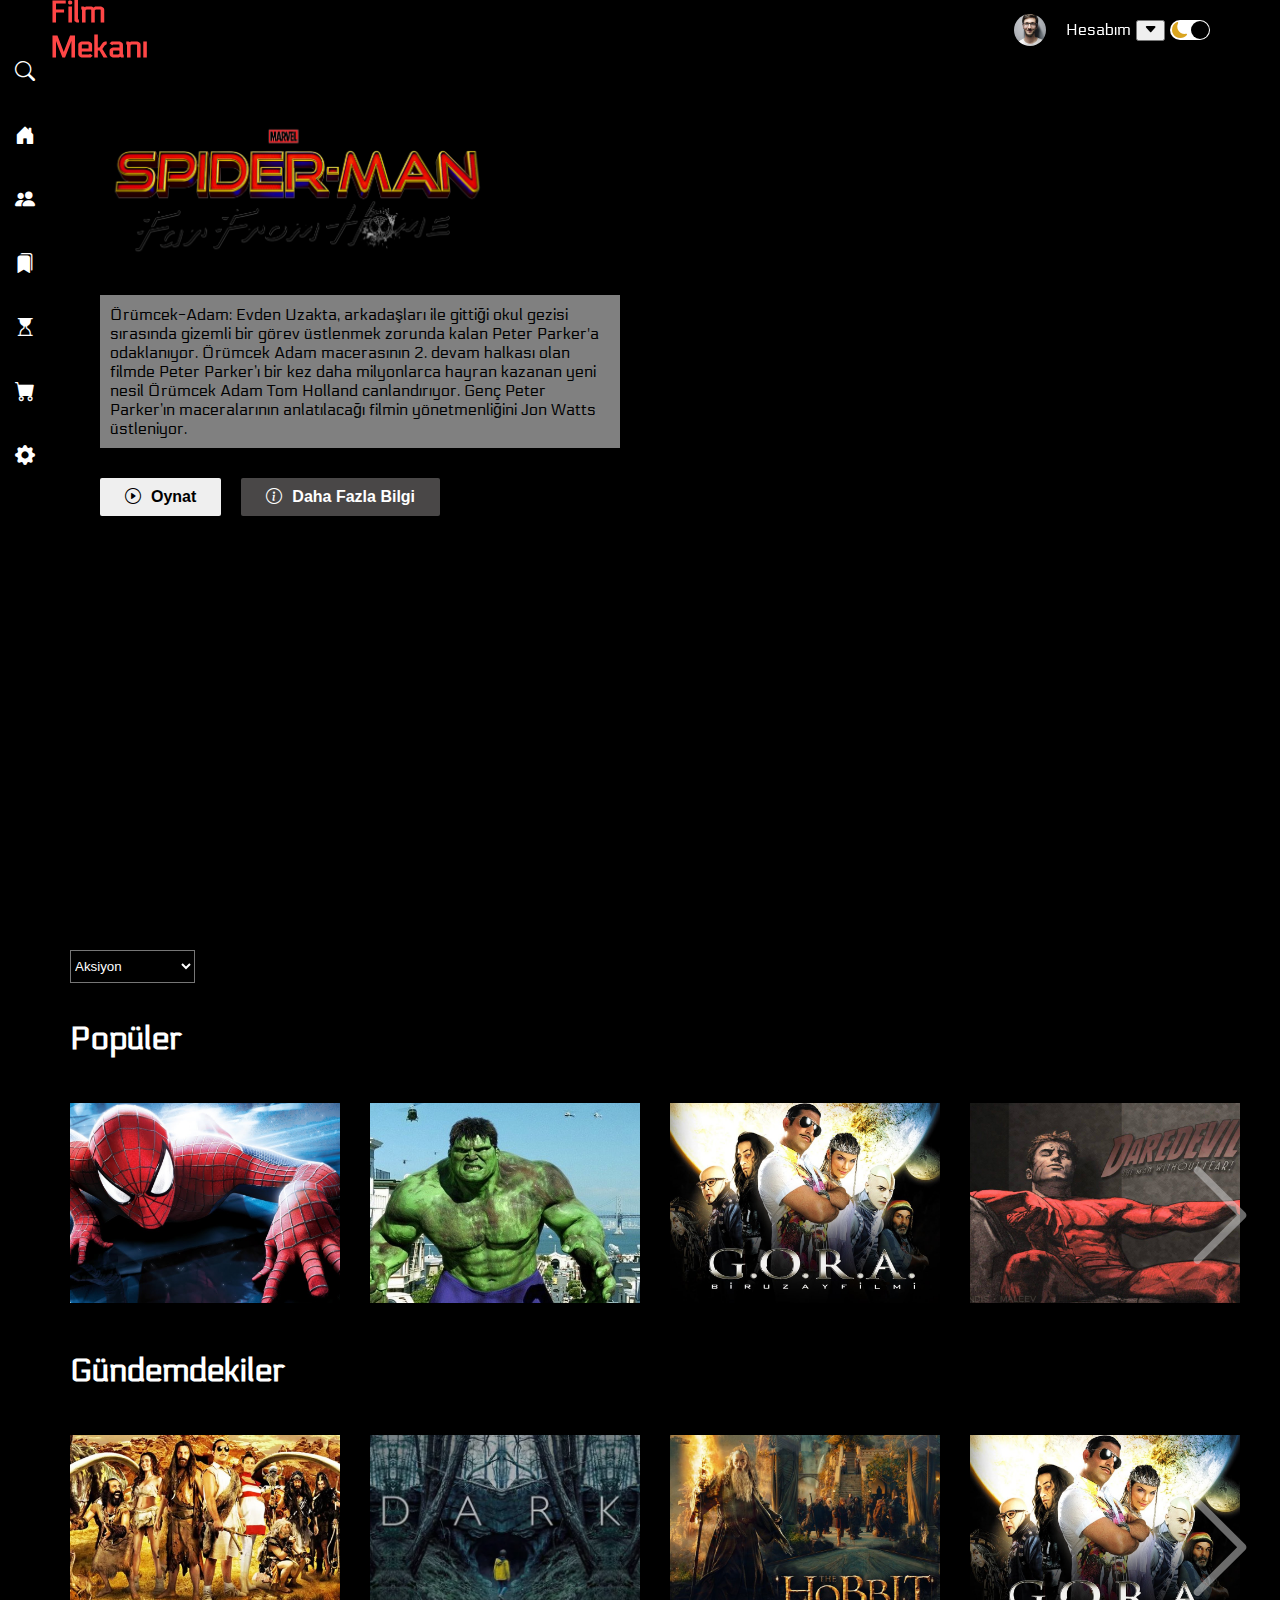
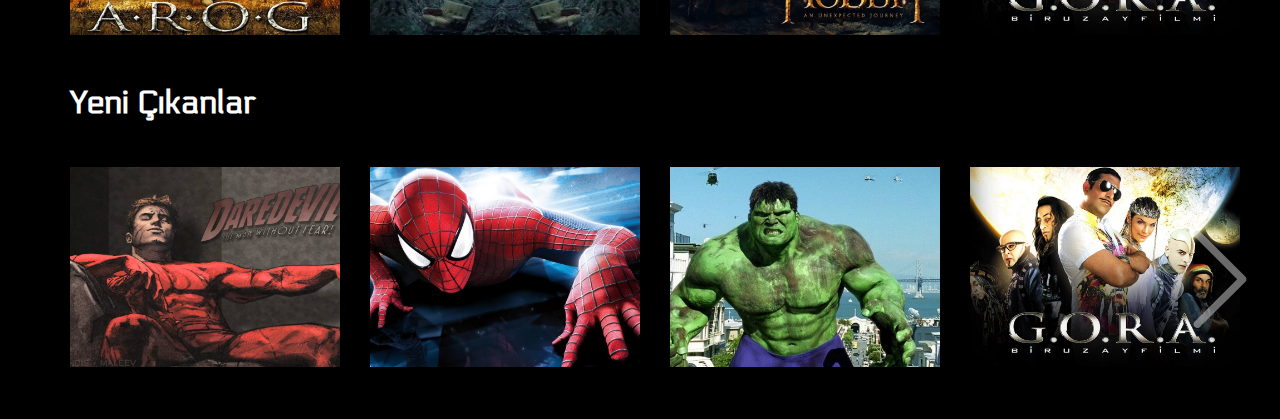
==== index.html @ e7055c22 "update" ====
<!DOCTYPE html>
<html lang="en">

<head>
    <meta charset="UTF-8">
    <meta http-equiv="X-UA-Compatible" content="IE=edge">
    <meta name="viewport" content="width=device-width, initial-scale=1.0">
    <title>Film Mekanı</title>
    <link rel="icon" type="image/x-icon" href="img/logo12.png">
    <link rel="stylesheet" href="https://cdn.jsdelivr.net/npm/bootstrap-icons@1.9.1/font/bootstrap-icons.css">
    <link rel="stylesheet" href="https://cdnjs.cloudflare.com/ajax/libs/font-awesome/5.2.0/css/all.min.css"
        integrity="sha512-6c4nX2tn5KbzeBJo9Ywpa0Gkt+mzCzJBrE1RB6fmpcsoN+b/w/euwIMuQKNyUoU/nToKN3a8SgNOtPrbW12fug=="
        crossorigin="anonymous" referrerpolicy="no-referrer" />
    <link rel="stylesheet" href="style.css">
    <style>
        .bi .bi-caret-down-fill {
            background-color: #3498DB;
            color: white;
            padding: 16px;
            font-size: 16px;
            border: none;
            cursor: pointer;
        }

        .bi .bi-caret-down-fill:hover,
        .bi .bi-caret-down-fill:focus {
            background-color: #2980B9;
        }

        .dropdown {
            position: relative;
            display: inline-block;
        }

        .dropdown-content {
            display: none;
            position: absolute;
            background-color: #f1f1f1;
            min-width: 160px;
            overflow: auto;
            box-shadow: 0px 8px 16px 0px rgba(0, 0, 0, 0.2);
            z-index: 1;
        }

        .dropdown-content a {
            color: black;
            padding: 12px 16px;
            text-decoration: none;
            display: block;
        }

        .dropdown a:hover {
            background-color: #ddd;
        }

        .show {
            display: block;
        }
    </style>

</head>

<body style="background-color:white;">
    <div class="navbar">
        <div class="navbar-container">
            <div class="logo-container">
                <h1 class="logo">Film Mekanı</h1>
            </div>
            <div class="menu-container">
                <ul class="menu-list">
                    <li class="menu-list-item active"><a href="http://127.0.0.1:5500/index.html">Ana Sayfa</a></li>
                    <li class="menu-list-item"><a href="#film">Filmler</a></li>
                    <li class="menu-list-item"><a href="#gündemdekiler">Diziler</a></li>
                    <li class="menu-list-item"><a href="#populer">Popüler</a></li>
                    <li class="menu-list-item"><a href="http://127.0.0.1:5500/hakkımızda.html">Hakkımızda</a></li>
                </ul>
            </div>
            <div class="profile-container">
                <img class="profile-picture" src="img/profile1.jpg" alt="">
                <div class="profile-text-container">
                    <span class="profile-text">Hesabım</span>
                    <div class="dropdown">
                        <button onclick="myFunction()" class="dropbtn bi bi-caret-down-fill"></button>
                        <div id="myDropdown" class="dropdown-content bi bi-caret-down-fill">
                            <a href="profile.html">Ayarlar</a>
                            <a href="ABOUT.html">Destek</a>
                            <a href="#contact">Çıkış Yap</a>
                        </div>
                    </div>
                    <div class="toggle">
                        <i class="bi bi-moon-fill toggle-icon"></i>
                        <i class="bi bi-brightness-high-fill toggle-icon"></i>
                        <div class="toggle-ball"></div>
                    </div>
                </div>
            </div>
        </div>
    </div>   
        <div class="sidebar">
            <i class="left-menu-icon bi bi-search"></i>
            <i class="left-menu-icon bi bi-house-door-fill"></i>
            <i class="left-menu-icon bi bi-people-fill"></i>
            <i class="left-menu-icon bi bi-bookmarks-fill"></i>
            <i class="left-menu-icon bi bi-hourglass-top"></i>
            <i class="left-menu-icon bi bi-cart-fill"></i>
            <i class="left-menu-icon bi bi-gear-fill"></i>
        </div>

        <div class="container">
            <div class="content-wrapper">
                <div class="featured-content">
                    <img class="featured-title" src="img/spiderman-title.png" alt="">
                    <p class="featured-desc">Örümcek-Adam: Evden Uzakta, arkadaşları ile gittiği okul gezisi sırasında
                        gizemli bir görev üstlenmek zorunda kalan Peter Parker'a odaklanıyor. Örümcek Adam macerasının
                        2. devam halkası olan filmde Peter Parker’ı bir kez daha milyonlarca hayran kazanan yeni nesil
                        Örümcek Adam Tom Holland canlandırıyor. Genç Peter Parker’ın maceralarının anlatılacağı filmin
                        yönetmenliğini Jon Watts üstleniyor.</p>
                    <div class="featured-buttons">
                        <button class="play-button">
                            <i class="bi bi-play-circle"></i>
                            Oynat
                        </button>
                        <button class="info-button">
                            <i class="bi bi-info-circle"></i>
                            Daha Fazla Bilgi
                        </button>
                    </div>
                </div>
                <div class="movie-list-filter">
                    <select>
                        <option value="">Aksiyon</option>
                        <option value="">Animasyon</option>
                        <option value="">Belgesel</option>
                        <option value="">Komedi</option>
                        <option value="">Bilim-Kurgu</option>
                    </select>
                </div>
                <div class="movie-list-container">
                    <h1 class="movie-list-title" id="populer">Popüler</h1>
                    <div class="movie-list-wrapper">
                        <ul class="movie-list">
                            <li class="movie-item">
                                <img class="movie-item-img" id="film" src="img/f1.jpg" alt="">
                                <div class="movie-item-info">
                                    <span class="movie-item-title">SPIDER-MAN</span>
                                    <div class="movie-item-buttons">
                                        <i class="bi bi-play-circle-fill"></i>
                                        <i class="bi bi-hand-thumbs-up-fill"></i>
                                        <i class="bi bi-hand-thumbs-down-fill"></i>
                                        <i class="bi bi-plus-circle-fill"></i>
                                    </div>
                                </div>
                            </li>
                            <li class="movie-item">
                                <img class="movie-item-img" src="img/f2.jpg" alt="">
                                <div class="movie-item-info">
                                    <span class="movie-item-title">HULK</span>
                                    <div class="movie-item-buttons">
                                        <i class="bi bi-play-circle-fill"></i>
                                        <i class="bi bi-hand-thumbs-up-fill"></i>
                                        <i class="bi bi-hand-thumbs-down-fill"></i>
                                        <i class="bi bi-plus-circle-fill"></i>
                                    </div>
                                </div>
                            </li>
                            <li class="movie-item">
                                <img class="movie-item-img" src="img/f3.jpg" alt="">
                                <div class="movie-item-info">
                                    <span class="movie-item-title">G.O.R.A</span>
                                    <div class="movie-item-buttons">
                                        <i class="bi bi-play-circle-fill"></i>
                                        <i class="bi bi-hand-thumbs-up-fill"></i>
                                        <i class="bi bi-hand-thumbs-down-fill"></i>
                                        <i class="bi bi-plus-circle-fill"></i>
                                    </div>
                                </div>
                            </li>
                            <li class="movie-item">
                                <img class="movie-item-img" src="img/f4.jpg" alt="">
                                <div class="movie-item-info">
                                    <span class="movie-item-title">DAREDEVIL</span>
                                    <div class="movie-item-buttons">
                                        <i class="bi bi-play-circle-fill"></i>
                                        <i class="bi bi-hand-thumbs-up-fill"></i>
                                        <i class="bi bi-hand-thumbs-down-fill"></i>
                                        <i class="bi bi-plus-circle-fill"></i>
                                    </div>
                                </div>
                            </li>
                            <li class="movie-item">
                                <img class="movie-item-img" src="img/f5.jpg" alt="">
                                <div class="movie-item-info">
                                    <span class="movie-item-title">THE HOBBIT</span>
                                    <div class="movie-item-buttons">
                                        <i class="bi bi-play-circle-fill"></i>
                                        <i class="bi bi-hand-thumbs-up-fill"></i>
                                        <i class="bi bi-hand-thumbs-down-fill"></i>
                                        <i class="bi bi-plus-circle-fill"></i>
                                    </div>
                                </div>
                            </li>
                            <li class="movie-item">
                                <img class="movie-item-img" src="img/f6.jpg" alt="">
                                <div class="movie-item-info">
                                    <span class="movie-item-title">A.R.O.G</span>
                                    <div class="movie-item-buttons">
                                        <i class="bi bi-play-circle-fill"></i>
                                        <i class="bi bi-hand-thumbs-up-fill"></i>
                                        <i class="bi bi-hand-thumbs-down-fill"></i>
                                        <i class="bi bi-plus-circle-fill"></i>
                                    </div>
                                </div>
                            </li>
                            <li class="movie-item">
                                <img class="movie-item-img" src="img/f7.jpg" alt="">
                                <div class="movie-item-info">
                                    <span class="movie-item-title">DARK</span>
                                    <div class="movie-item-buttons">
                                        <i class="bi bi-play-circle-fill"></i>
                                        <i class="bi bi-hand-thumbs-up-fill"></i>
                                        <i class="bi bi-hand-thumbs-down-fill"></i>
                                        <i class="bi bi-plus-circle-fill"></i>
                                    </div>
                                </div>
                            </li>
                        </ul>
                        <i class="bi bi-chevron-right arrow"></i>
                    </div>
                </div>
                <div class="movie-list-container">
                    <h1 class="movie-list-title" id="gündemdekiler">Gündemdekiler</h1>
                    <div class="movie-list-wrapper">
                        <ul class="movie-list">
                            <li class="movie-item">
                                <img class="movie-item-img" src="img/f6.jpg" alt="">
                                <div class="movie-item-info">
                                    <span class="movie-item-title">A.R.O.G</span>
                                    <div class="movie-item-buttons">
                                        <i class="bi bi-play-circle-fill"></i>
                                        <i class="bi bi-hand-thumbs-up-fill"></i>
                                        <i class="bi bi-hand-thumbs-down-fill"></i>
                                        <i class="bi bi-plus-circle-fill"></i>
                                    </div>
                                </div>
                            </li>
                            <li class="movie-item">
                                <img class="movie-item-img" src="img/f7.jpg" alt="">
                                <div class="movie-item-info">
                                    <span class="movie-item-title">DARK</span>
                                    <div class="movie-item-buttons">
                                        <i class="bi bi-play-circle-fill"></i>
                                        <i class="bi bi-hand-thumbs-up-fill"></i>
                                        <i class="bi bi-hand-thumbs-down-fill"></i>
                                        <i class="bi bi-plus-circle-fill"></i>
                                    </div>
                                </div>
                            </li>
                            <li class="movie-item">
                                <img class="movie-item-img" src="img/f5.jpg" alt="">
                                <div class="movie-item-info">
                                    <span class="movie-item-title">THE HOBBIT</span>
                                    <div class="movie-item-buttons">
                                        <i class="bi bi-play-circle-fill"></i>
                                        <i class="bi bi-hand-thumbs-up-fill"></i>
                                        <i class="bi bi-hand-thumbs-down-fill"></i>
                                        <i class="bi bi-plus-circle-fill"></i>
                                    </div>
                                </div>
                            </li>
                            <li class="movie-item">
                                <img class="movie-item-img" src="img/f3.jpg" alt="">
                                <div class="movie-item-info">
                                    <span class="movie-item-title">G.O.R.A</span>
                                    <div class="movie-item-buttons">
                                        <i class="bi bi-play-circle-fill"></i>
                                        <i class="bi bi-hand-thumbs-up-fill"></i>
                                        <i class="bi bi-hand-thumbs-down-fill"></i>
                                        <i class="bi bi-plus-circle-fill"></i>
                                    </div>
                                </div>
                            </li>
                            <li class="movie-item">
                                <img class="movie-item-img" src="img/f2.jpg" alt="">
                                <div class="movie-item-info">
                                    <span class="movie-item-title">HULK</span>
                                    <div class="movie-item-buttons">
                                        <i class="bi bi-play-circle-fill"></i>
                                        <i class="bi bi-hand-thumbs-up-fill"></i>
                                        <i class="bi bi-hand-thumbs-down-fill"></i>
                                        <i class="bi bi-plus-circle-fill"></i>
                                    </div>
                                </div>
                            </li>
                            <li class="movie-item">
                                <img class="movie-item-img" src="img/f1.jpg" alt="">
                                <div class="movie-item-info">
                                    <span class="movie-item-title">SPIDER-MAN</span>
                                    <div class="movie-item-buttons">
                                        <i class="bi bi-play-circle-fill"></i>
                                        <i class="bi bi-hand-thumbs-up-fill"></i>
                                        <i class="bi bi-hand-thumbs-down-fill"></i>
                                        <i class="bi bi-plus-circle-fill"></i>
                                    </div>
                                </div>
                            </li>
                            <li class="movie-item">
                                <img class="movie-item-img" src="img/f4.jpg" alt="">
                                <div class="movie-item-info">
                                    <span class="movie-item-title">DAREDEVIL</span>
                                    <div class="movie-item-buttons">
                                        <i class="bi bi-play-circle-fill"></i>
                                        <i class="bi bi-hand-thumbs-up-fill"></i>
                                        <i class="bi bi-hand-thumbs-down-fill"></i>
                                        <i class="bi bi-plus-circle-fill"></i>
                                    </div>
                                </div>
                            </li>
                        </ul>
                        <i class="bi bi-chevron-right arrow"></i>
                    </div>
                </div>
                <div class="movie-list-container">
                    <h1 class="movie-list-title">Yeni Çıkanlar</h1>
                    <div class="movie-list-wrapper">
                        <ul class="movie-list">
                            <li class="movie-item">
                                <img class="movie-item-img" src="img/f4.jpg" alt="">
                                <div class="movie-item-info">
                                    <span class="movie-item-title">DAREDEVIL</span>
                                    <div class="movie-item-buttons">
                                        <i class="bi bi-play-circle-fill"></i>
                                        <i class="bi bi-hand-thumbs-up-fill"></i>
                                        <i class="bi bi-hand-thumbs-down-fill"></i>
                                        <i class="bi bi-plus-circle-fill"></i>
                                    </div>
                                </div>
                            </li>
                            <li class="movie-item">
                                <img class="movie-item-img" src="img/f1.jpg" alt="">
                                <div class="movie-item-info">
                                    <span class="movie-item-title">SPIDER-MAN</span>
                                    <div class="movie-item-buttons">
                                        <i class="bi bi-play-circle-fill"></i>
                                        <i class="bi bi-hand-thumbs-up-fill"></i>
                                        <i class="bi bi-hand-thumbs-down-fill"></i>
                                        <i class="bi bi-plus-circle-fill"></i>
                                    </div>
                                </div>
                            </li>
                            <li class="movie-item">
                                <img class="movie-item-img" src="img/f2.jpg" alt="">
                                <div class="movie-item-info">
                                    <span class="movie-item-title">HULK</span>
                                    <div class="movie-item-buttons">
                                        <i class="bi bi-play-circle-fill"></i>
                                        <i class="bi bi-hand-thumbs-up-fill"></i>
                                        <i class="bi bi-hand-thumbs-down-fill"></i>
                                        <i class="bi bi-plus-circle-fill"></i>
                                    </div>
                                </div>
                            </li>
                            <li class="movie-item">
                                <img class="movie-item-img" src="img/f3.jpg" alt="">
                                <div class="movie-item-info">
                                    <span class="movie-item-title">G.O.R.A</span>
                                    <div class="movie-item-buttons">
                                        <i class="bi bi-play-circle-fill"></i>
                                        <i class="bi bi-hand-thumbs-up-fill"></i>
                                        <i class="bi bi-hand-thumbs-down-fill"></i>
                                        <i class="bi bi-plus-circle-fill"></i>
                                    </div>
                                </div>
                            </li>
                            <li class="movie-item">
                                <img class="movie-item-img" src="img/f6.jpg" alt="">
                                <div class="movie-item-info">
                                    <span class="movie-item-title">A.R.O.G</span>
                                    <div class="movie-item-buttons">
                                        <i class="bi bi-play-circle-fill"></i>
                                        <i class="bi bi-hand-thumbs-up-fill"></i>
                                        <i class="bi bi-hand-thumbs-down-fill"></i>
                                        <i class="bi bi-plus-circle-fill"></i>
                                    </div>
                                </div>
                            </li>
                            <li class="movie-item">
                                <img class="movie-item-img" src="img/f5.jpg" alt="">
                                <div class="movie-item-info">
                                    <span class="movie-item-title">THE HOBBIT</span>
                                    <div class="movie-item-buttons">
                                        <i class="bi bi-play-circle-fill"></i>
                                        <i class="bi bi-hand-thumbs-up-fill"></i>
                                        <i class="bi bi-hand-thumbs-down-fill"></i>
                                        <i class="bi bi-plus-circle-fill"></i>
                                    </div>
                                </div>
                            </li>
                            <li class="movie-item">
                                <img class="movie-item-img" src="img/f7.jpg" alt="">
                                <div class="movie-item-info">
                                    <span class="movie-item-title">DARK</span>
                                    <div class="movie-item-buttons">
                                        <i class="bi bi-play-circle-fill"></i>
                                        <i class="bi bi-hand-thumbs-up-fill"></i>
                                        <i class="bi bi-hand-thumbs-down-fill"></i>
                                        <i class="bi bi-plus-circle-fill"></i>
                                    </div>
                                </div>
                            </li>
                        </ul>
                        <i class="bi bi-chevron-right arrow"></i>
                    </div>
                </div>
            </div>
        </div>

        <script src="script.js"></script>



        <script>
            /* When the user clicks on the button, 
    toggle between hiding and showing the dropdown content */
            function myFunction() {
                document.getElementById("myDropdown").classList.toggle("show");
            }

            // Close the dropdown if the user clicks outside of it
            window.onclick = function (event) {
                if (!event.target.matches('.dropbtn')) {
                    var dropdowns = document.getElementsByClassName("dropdown-content");
                    var i;
                    for (i = 0; i < dropdowns.length; i++) {
                        var openDropdown = dropdowns[i];
                        if (openDropdown.classList.contains('show')) {
                            openDropdown.classList.remove('show');
                        }
                    }
                }
            }
        </script>
</body>

</html>
---- style.css ----
/*! base css star  */
@import url("https://fonts.googleapis.com/css2?family=Electrolize&display=swap");
* {
  margin: 0;
}

body {
  font-family: "Electrolize", sans-serif;
}
/*! base css star  */

/*! navbar star  */

.navbar {
  width: 100%;
  height: 60px;
  background-color: black;
  position: sticky;
  top: 0;
  z-index: 1;
}

.navbar-container {
  display: flex;
  align-items: center;
  padding: 0 50px;
  height: 100%;
  color: white;
}

.logo-container {
  flex: 1;
}

.logo {
  font-size: 30px;
  color: white;
  cursor: pointer;
}

.logo{
    font-size: 30px;
    color: rgb(255, 70, 70);
    cursor: pointer;
    right: 10px;
}

.menu-container {
  flex: 6;
}

.menu-list {
  display: flex;
  justify-content: center;
  column-gap: 30px;
  list-style: none;
}

.menu-list-item {
  cursor: pointer;
}

.menu-list-item:hover {
  font-weight: bold;
}

.menu-list-item.active {
  font-weight: bold;
}

.menu-list-item a{
  text-decoration: none;
  color: black;
}

.menu-list a{
  text-decoration: none;
  color: calc()
}

.profile-container {
  flex: 2;
  display: flex;
  align-items: center;
  justify-content: flex-end;
}

.profile-text-container {
  margin: 0 20px;
  line-height: 1;
  display: flex;
  align-items: center;
  column-gap: 5px;
}

.profile-picture {
  width: 32px;
  height: 32px;
  border-radius: 50%;
  object-fit: cover;
}

.profile-settings {
  cursor: pointer;
}

.toggle {
  width: 40px;
  height: 20px;
  background-color: white;
  border-radius: 30px;
  display: flex;
  align-items: center;
  justify-content: space-around;
  position: relative;
}

.toggle-icon {
  color: goldenrod;
}

.toggle-ball {
  width: 18px;
  height: 18px;
  background-color: black;
  position: absolute;
  right: 1px;
  border-radius: 50%;
  cursor: pointer;
  transition: .5s ease all;
}
/*! navbar end  */

/*! sidebar start  */
.sidebar {
  width: 50px;
  height: 100%;
  background-color: black;
  position: fixed;
  top: 0;
  display: flex;
  flex-direction: column;
  align-items: center;
  padding-top: 60px;
}

.left-menu-icon {
  color: white;
  font-size: 20px;
  margin-bottom: 40px;
  cursor: pointer;
}
/*! sidebar end  */

.container {
  background-color: #000;
  color: white;
}

/*! featured start  */

.content-wrapper {
  margin-left: 50px;
}

.featured-content {
  height: calc(100vh - 150px);
  padding: 50px;
  background: url("img/spiderman.jpg") no-repeat;
  background-size: 100% 100%;
}

.featured-title {
  width: 400px;
}

.featured-desc {
  width: 500px;
  color: black;
  margin: 30px 0;
  padding: 10px;
  background-color: rgba(255, 255, 255, 0.5);
}

.featured-buttons {
  display: flex;
  flex-wrap: wrap;
  gap: 20px;
}

.featured-buttons button {
  padding: 10px 25px;
  border-radius: 2px;
  font-weight: bold;
  cursor: pointer;
  border: none;
  outline: none;
  font-size: 16px;
  display: flex;
  column-gap: 10px;
}

.featured-buttons .info-button {
  background-color: rgb(145, 142, 142, 0.5);
  color: white;
}
/*! featured content end  */

/*! movie list start  */
.movie-list-container {
  padding: 0 20px;
}

.movie-list-wrapper {
  position: relative;
  overflow: hidden;
}

.movie-list-filter {
  margin: 20px 0;
  padding: 20px;
}

.movie-list-filter select {
  background-color: #000;
  color: white;
  padding: 7px 0;
  width: 125px;
}

.movie-list {
  list-style: none;
  padding: 0;
  display: flex;
  align-items: center;
  column-gap: 30px;
  height: 300px;

  /*? JS'de ekle */
  transform: translateX(0);
  transition: all 0.7s ease-in;
}

.movie-list-title {
  line-height: 1;
}

.movie-item {
  position: relative;
}

.movie-item:hover .movie-item-img {
  transform: scale(1.2);
  margin: 0 30px;
  opacity: 0.5;
}

.movie-item:hover .movie-item-title,
.movie-item:hover .movie-item-buttons,
.movie-item:hover .movie-item-button {
  opacity: 1;
}

.movie-item-buttons {
  background-color: rgb(40, 40, 40, 0.4);
  padding: 10px;
  font-size: 20px;
  display: flex;
  column-gap: 20px;
  position: absolute;
  bottom: 10%;
  left: 50px;
  opacity: 0;
  transition: 1s all ease-in-out;
}

.movie-item-buttons i {
  cursor: pointer;
  opacity: 0.5;
  transition: 0.5s all ease;
}

.movie-item-buttons i:hover {
  opacity: 1;
}

.movie-item-img {
  transition: all 0.7s ease-in;
  width: 270px;
  height: 200px;
  object-fit: cover;
}

.movie-item-title {
  background-color: rgb(40, 40, 40, 0.4);
  padding: 0 10px;
  font-size: 28px;
  font-weight: bold;
  position: absolute;
  top: 10%;
  left: 50px;
  opacity: 0;
  transition: 1s all ease-in-out;
}

.arrow {
  width: 100px;
  display: flex;
  font-size: 120px;
  position: absolute;
  top: 100px;
  right: 0;
  /*   transform: translate(-50%, -50%); */
  color: lightgray;
  opacity: 0.5;
  cursor: pointer;
  transition: 0.5s ease all;
}

.arrow:hover {
  opacity: 1;
}
/*! movie list end  */

/*? burayı en son yaz. javascript tarafında geçince yaz  */
/*! dark mode start  */
.container.active {
  background-color: white;
}

.movie-list-title.active {
  color: black;
}

.navbar-container.active {
  background-color: white;
  color: black;
}

.sidebar.active {
  background-color: white;
}

.left-menu-icon.active {
  color: black;
}

.toggle.active {
  background-color: black;
}

.toggle-ball.active {
  background-color: white;
  transform: translateX(-20px);
}

.movie-list-filter select.active {
  background-color: white;
  color: black;
}
/*! dark mode end  */

/*! responsive start  */
@media only screen and (max-width: 940px) {
  .menu-container {
    display: none;
  }

  .featured-content {
    height: 50vh;
  }

  .featured-title {
    width: 200px;
  }

  .featured-desc {
    overflow: hidden;
    display: -webkit-box;
    -webkit-line-clamp: 5;
    padding: 0;
    -webkit-box-orient: vertical;
    max-width: 200px;
  }
  .featured-desc:hover{ 
    transform: scale(1.2);
    margin: 0 30px;
    opacity: 0.5;
  }
}
/*! responsive end  */
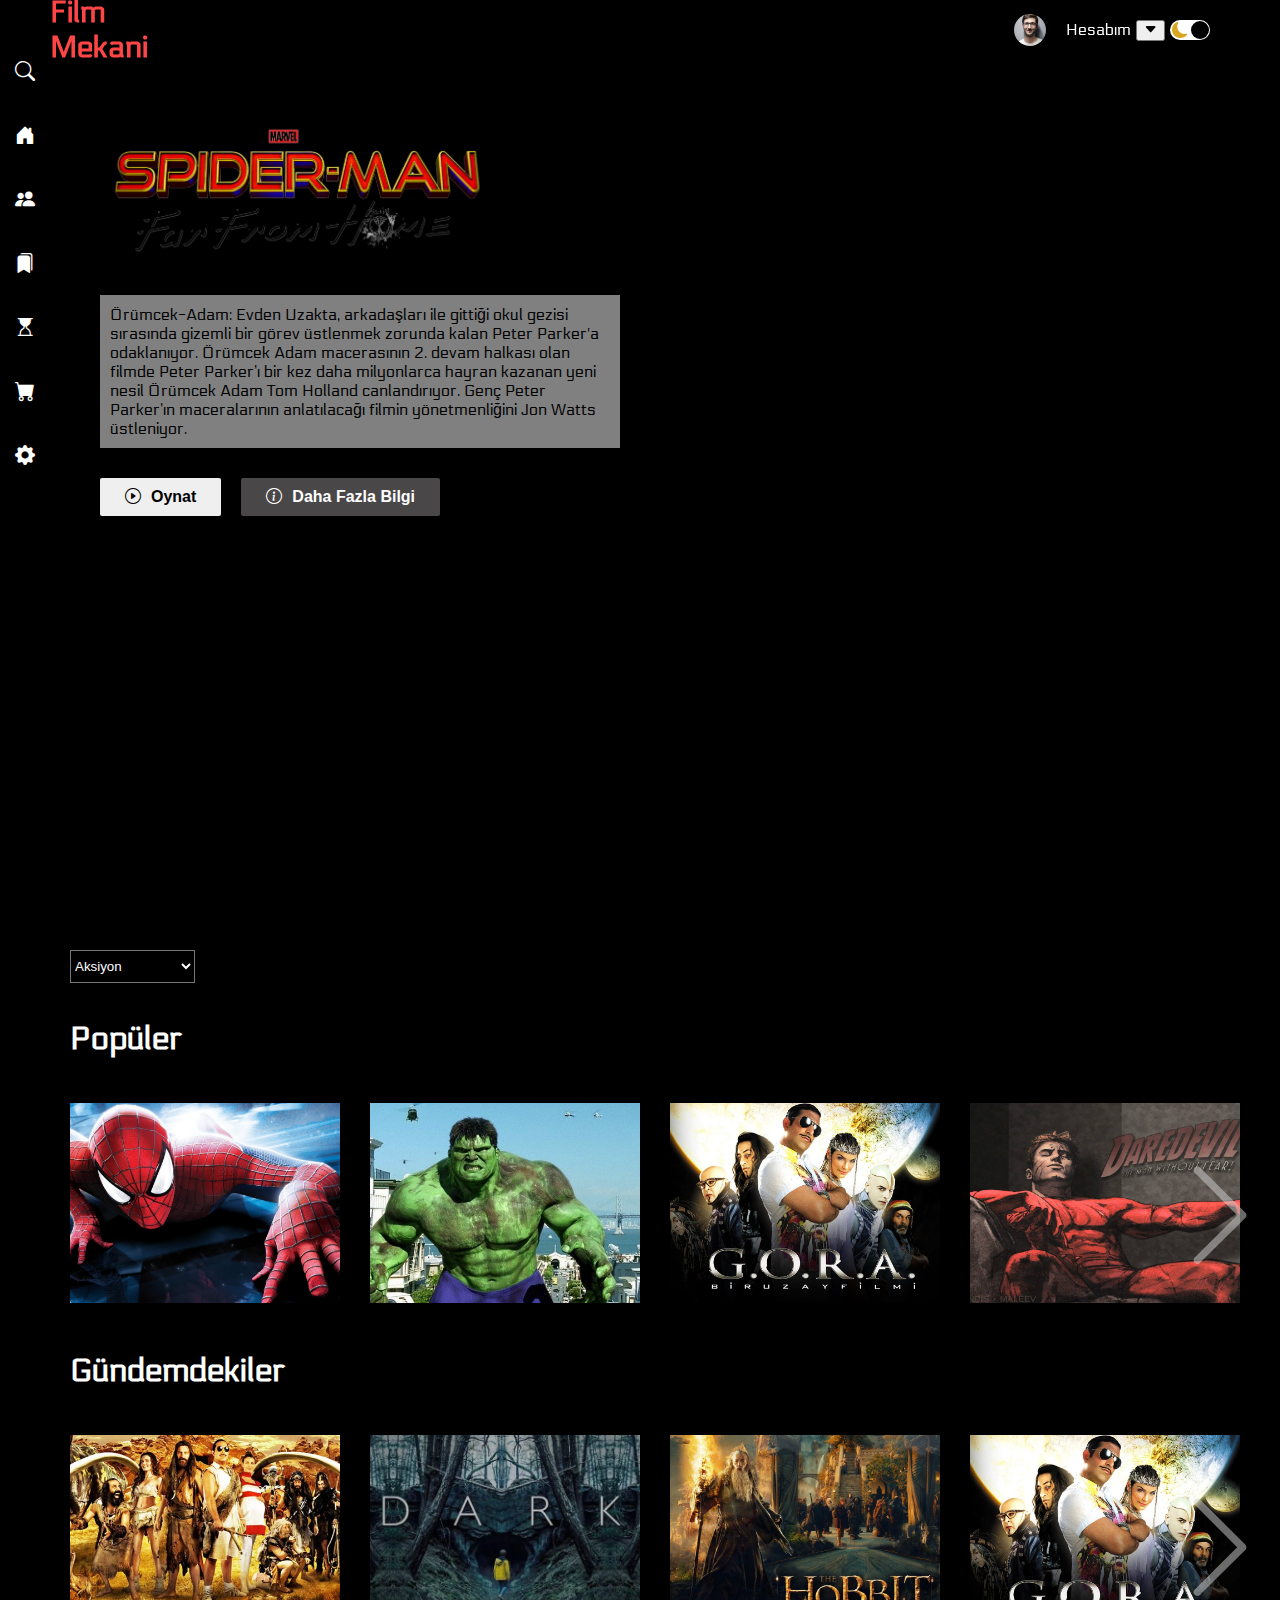
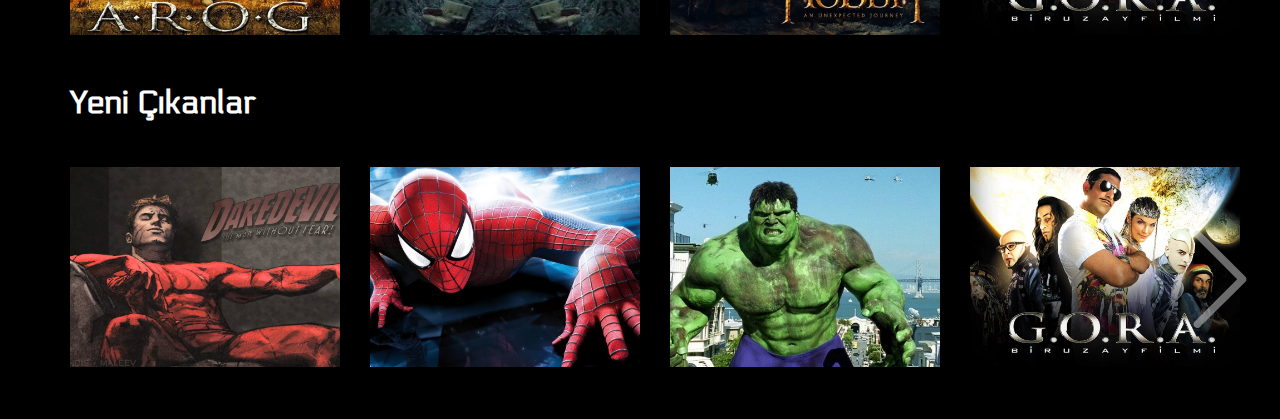
==== commit 90dc591b: "lkş" ====
--- a/index.html
+++ b/index.html
@@ -1,6 +1,6 @@
 <!DOCTYPE html>
 <html lang="en">
-
+<!-- jhybjgjghjhjhjhj -->
 <head>
     <meta charset="UTF-8">
     <meta http-equiv="X-UA-Compatible" content="IE=edge">
@@ -64,7 +64,7 @@
     <div class="navbar">
         <div class="navbar-container">
             <div class="logo-container">
-                <h1 class="logo">Film Mekanı</h1>
+                <h1 class="logo">Film Mekani</h1>
             </div>
             <div class="menu-container">
                 <ul class="menu-list">
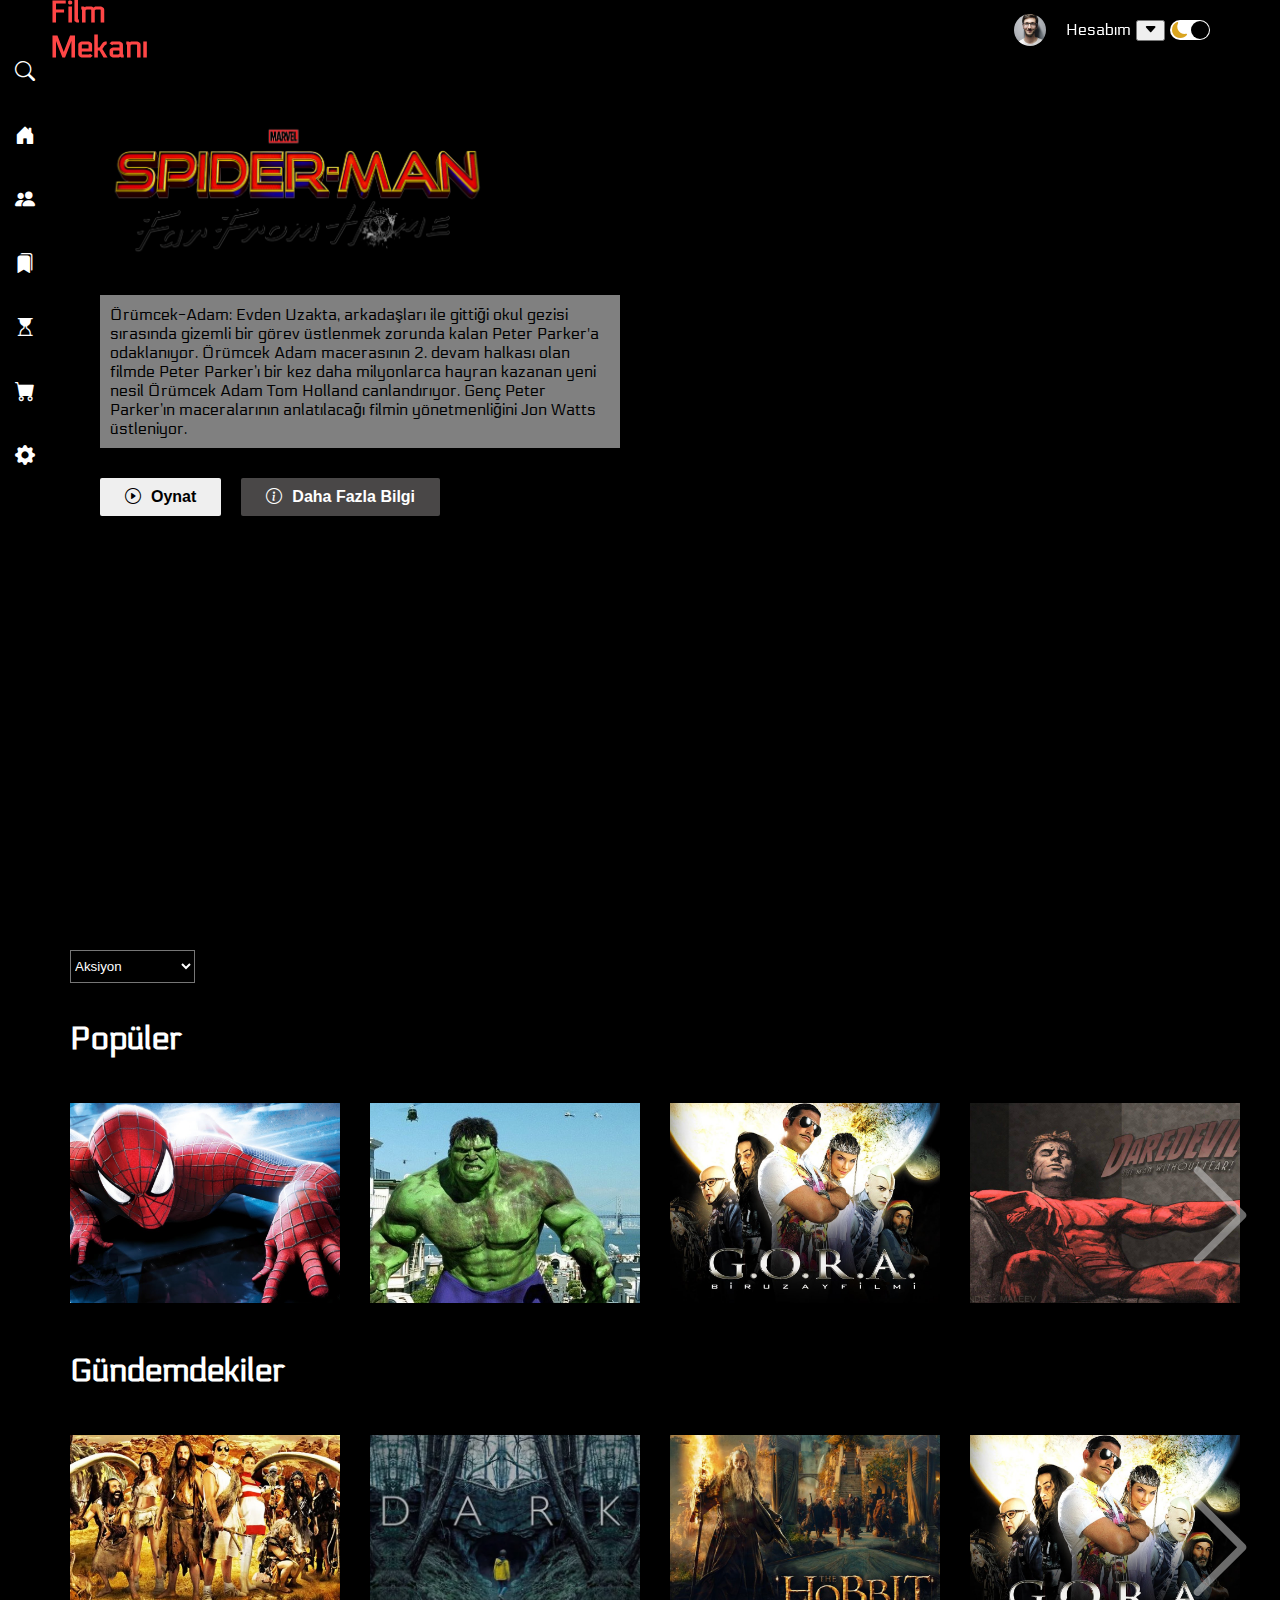
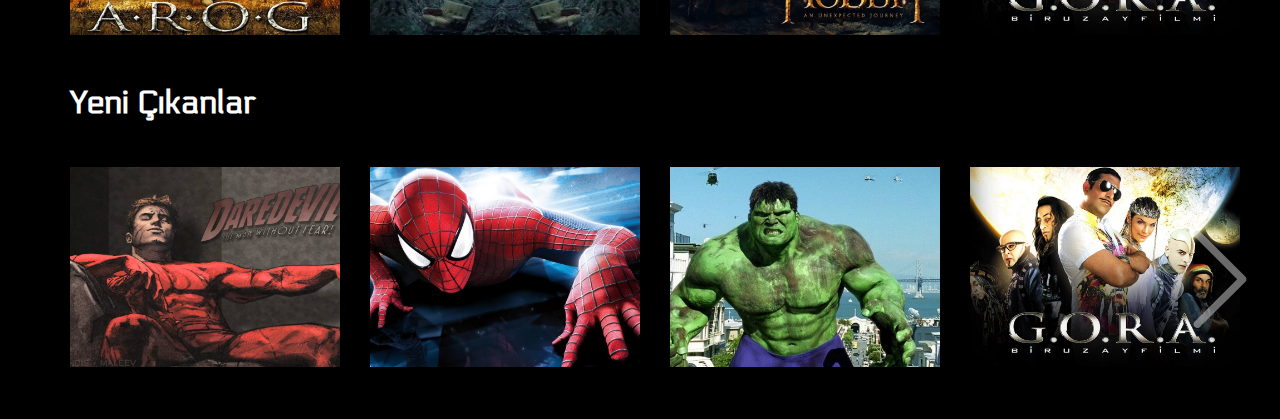
==== commit 067cf4b5: "asdas" ====
--- a/index.html
+++ b/index.html
@@ -64,7 +64,7 @@
     <div class="navbar">
         <div class="navbar-container">
             <div class="logo-container">
-                <h1 class="logo">Film Mekani</h1>
+                <h1 class="logo">Film Mekanı</h1>
             </div>
             <div class="menu-container">
                 <ul class="menu-list">
